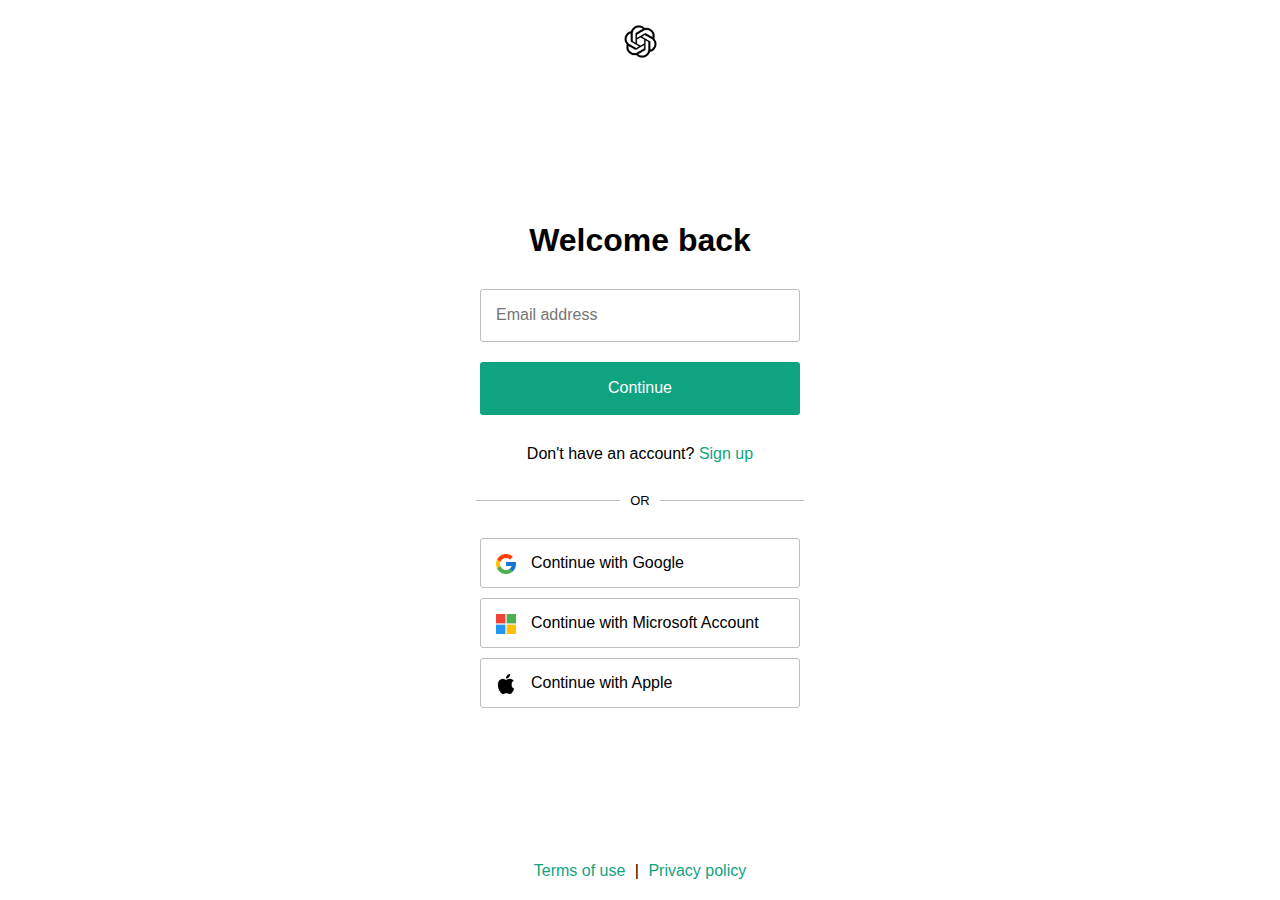
==== index.html @ df4549b0 "Tela login" ====
<!DOCTYPE html>
<html lang="pt-br">

<head>
    <meta charset="UTF-8">
    <meta name="viewport" content="width=device-width, initial-scale=1.0">
    <title>auth0.openai.com</title>
    <link rel="stylesheet" href="style.css">
</head>

<body>
    <div class="container">
        <header class="header">
            <img src="Imgs/Icon-Chatgpt.png" alt="" class="iconGpt">
        </header>
        <main class="main">
            <h1 class="title">Welcome back</h1>
            <form action="" class="form">
                <div class="input-box">
                    <input id="email" type="text" placeholder="Email address" required>
                </div>
                <div class="button-Con">
                    <button id="continue" type="submit" class="btn">Continue</button>
                </div>
            </form>
            <article class="article">
                <p class="account"> Don't have an account? <a href="signUp.html" id="sign-up">Sign up</a></p>
            </article>
            <div class="hrr">
                </p>
                <hr class="hr">
                OR
                <hr class="hr">
                </p>
            </div>
            <section class="logins">
                <button type="submit" class="login-btn"><img src="Imgs/Icon-Google.png" alt="" class="icons">Continue
                    with
                    Google</button>
                <button type="button" class="login-btn"><img src="Imgs/Icon-Microsoft.png" alt="" class="icons">Continue
                    with Microsoft Account</button>
                <button type="button" class="login-btn"><img src="Imgs/Icon-Apple.png" alt="" class="icons">Continue
                    with
                    Apple</button>
            </section>
        </main>
        <footer class="footer">
            <p><a href="" class="links">Terms of use</a> | <a href="" class="links">Privacy policy</a></p>
        </footer>
    </div>
</body>

</html>
---- style.css ----
* {
    box-sizing: border-box;
    padding: 0;
    margin: 0;
}

.container {
    padding: 20px;
    display: flex;
    flex-direction: column;
    justify-content: space-between;
    align-items: center;
    min-height: 100vh;
    font-family: 'Inter', sans-serif;
}

.iconGpt {
    width: 43px;
}

.main {

    display: flex;
    flex-direction: column;
    align-items: center;
    gap: 30px;
}

.form {
    display: flex;
    flex-direction: column;
    gap: 20px;
}

#email {
    min-width: 320px;
    min-height: 53px;
    padding: 15px;
    font-size: medium;
    border: 1px solid #bebebe;
    border-radius: 3px;
}

#email:focus {
    outline: none;
    border: 1px solid rgb(16, 163, 127);
}

#continue {
    font-size: medium;
    min-width: 320px;
    min-height: 53px;
    border: none;
    border-radius: 3px;
    background-color: rgb(16, 163, 127);
    color: white;
}

#continue:hover {
    background-color: rgb(5, 136, 103);
    cursor: pointer;
}



#sign-up {
    text-decoration: none;
    color: rgb(16, 163, 127);
}


.logins {
    display: flex;
    flex-direction: column;
    gap: 10px;
}

.login-btn {
    display: flex;
    gap: 15px;
    background-color: white;
    border: 1px solid #bebebe;
    border-radius: 3px;
    width: 320px;
    height: 50px;
    text-align: justify;
    font-size: medium;
    padding: 15px;
    cursor: pointer;
}

.login-btn:hover {
    background-color: rgb(219, 219, 219);
}

.icons {
    float: left;
    height: 20px;
}

.footer {
    display: flex;
    justify-content: end;

}

.links {
    color: rgb(16, 163, 127);
    text-decoration: none;
    padding: 5px;
}

.hrr {
    display: flex;
    flex-direction: row;
    align-items: center;
    gap: 10px;
    font-size: small;
}

.hr {
    font-size: small;
    min-width: 9rem;
    border: none;
    border-top: 1px solid #bebebe;
}
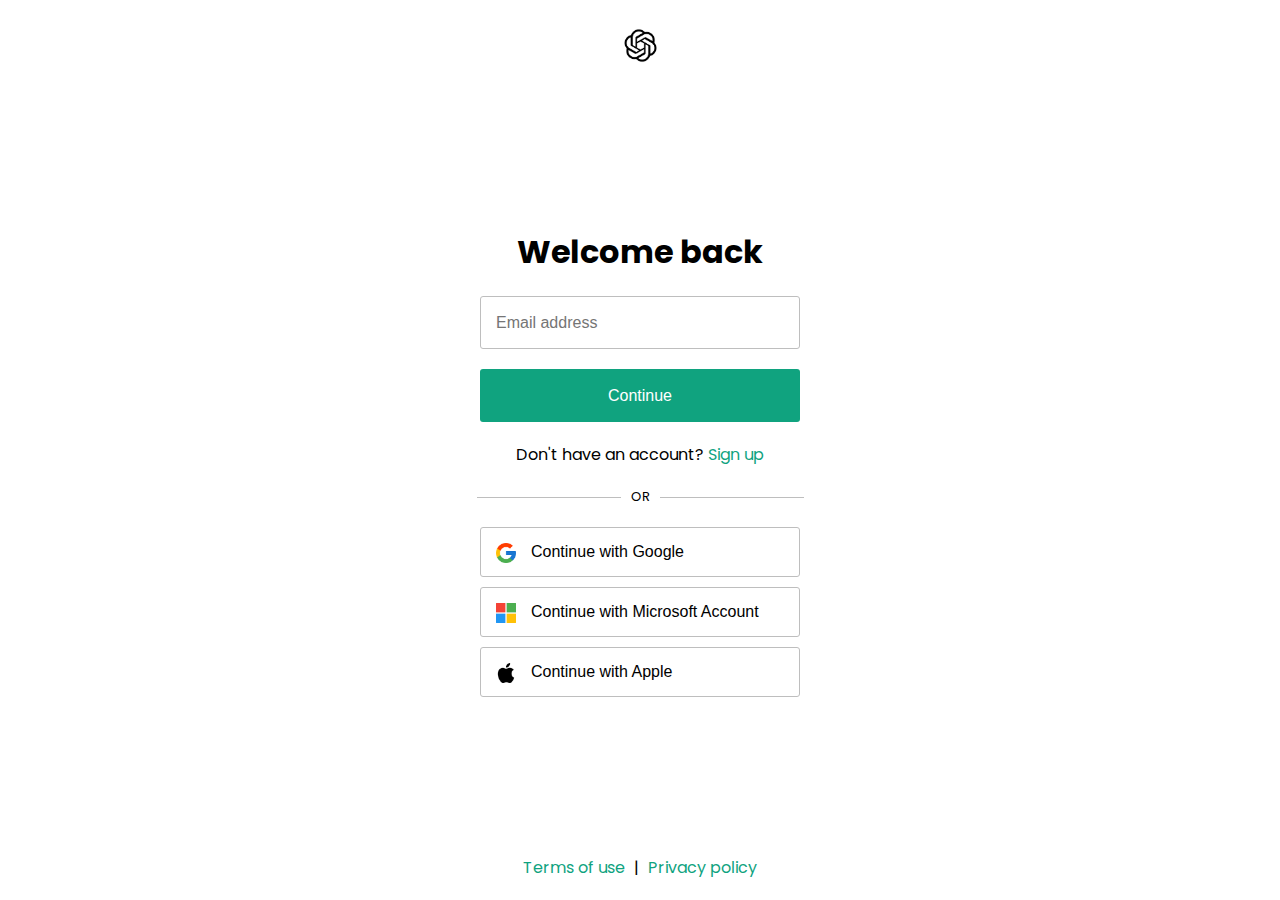
==== commit d8dfd192: "Tela signup" ====
--- a/index.html
+++ b/index.html
@@ -4,8 +4,11 @@
 <head>
     <meta charset="UTF-8">
     <meta name="viewport" content="width=device-width, initial-scale=1.0">
-    <title>auth0.openai.com</title>
+    <title>auth0.openai.com/login</title>
     <link rel="stylesheet" href="style.css">
+    <style>
+        @import url('https://fonts.googleapis.com/css2?family=Poppins:wght@300&display=swap');
+    </style>
 </head>
 
 <body>
--- a/style.css
+++ b/style.css
@@ -11,19 +11,30 @@
     justify-content: space-between;
     align-items: center;
     min-height: 100vh;
-    font-family: 'Inter', sans-serif;
+    font-family: 'Poppins', sans-serif;
 }
 
 .iconGpt {
     width: 43px;
+    position: relative;
+    top: 4px;
 }
 
 .main {
-
+   
     display: flex;
     flex-direction: column;
     align-items: center;
-    gap: 30px;
+    gap: 20px;
+}
+
+.main #text2{
+
+    font-size: 12px;
+    max-width: 300px;
+    text-align: center;
+    position: relative;
+    bottom: 15px;
 }
 
 .form {
@@ -123,4 +134,10 @@
     min-width: 9rem;
     border: none;
     border-top: 1px solid #bebebe;
-}+}
+
+#login{
+    text-decoration: none;
+    color: rgb(16, 163, 127);
+}
+
